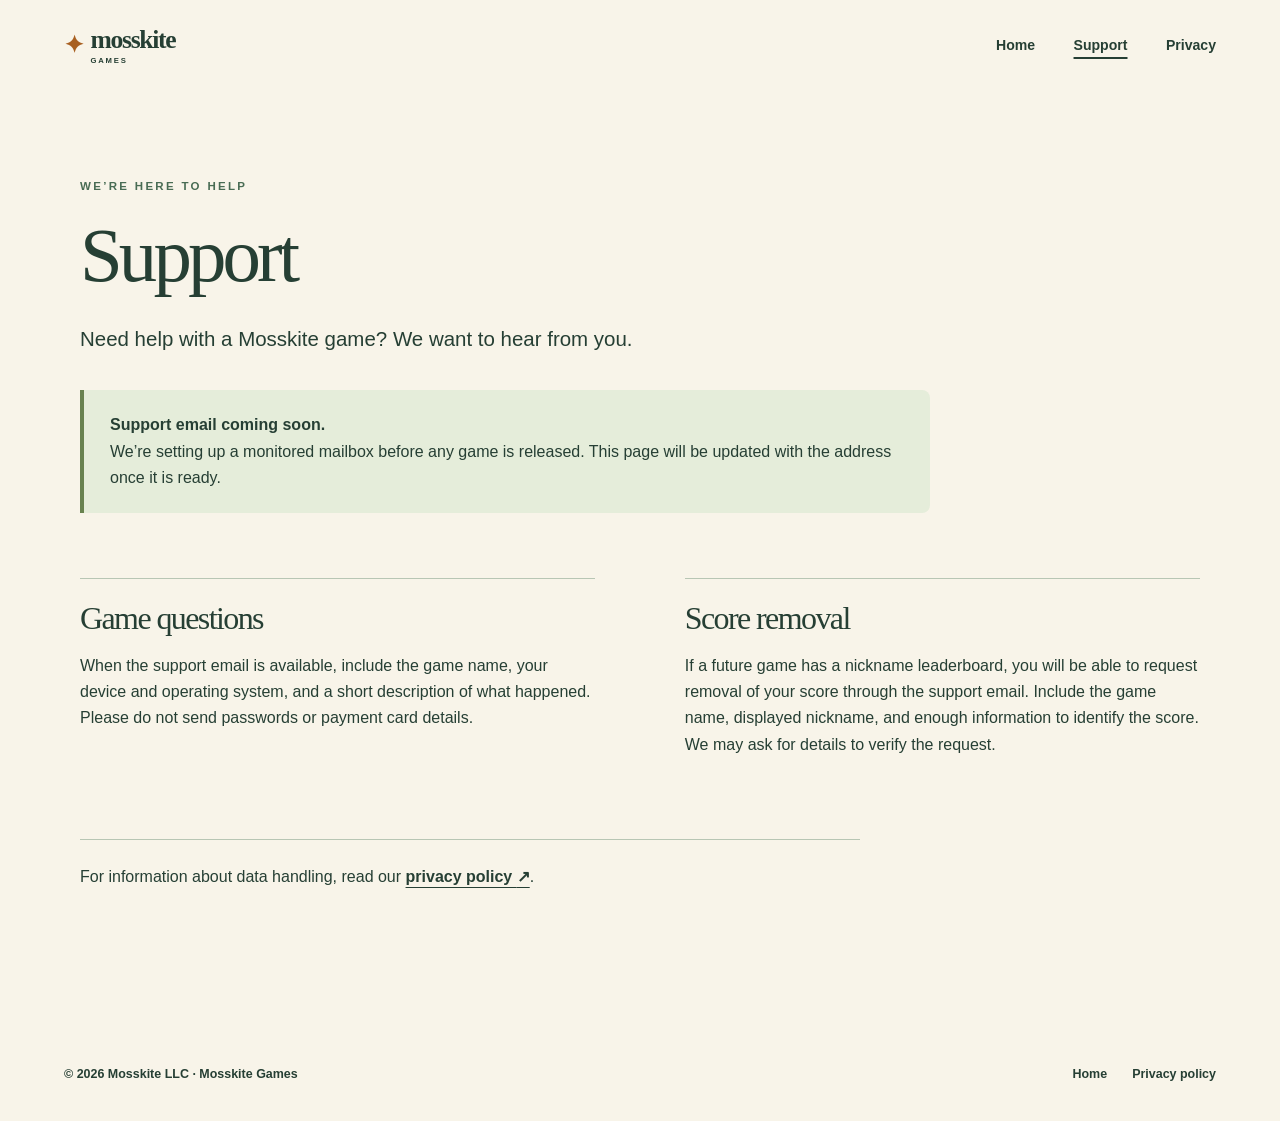
==== support.html @ 6779b71a "Build Mosskite Games static website" ====
<!doctype html>
<html lang="en"><head><meta charset="utf-8"><meta name="viewport" content="width=device-width, initial-scale=1"><meta name="description" content="Support information for Mosskite Games."><title>Support — Mosskite Games</title><link rel="icon" href="favicon.svg" type="image/svg+xml"><link rel="stylesheet" href="styles.css"></head>
<body><a class="skip-link" href="#main">Skip to content</a><header class="site-header"><a class="wordmark" href="index.html" aria-label="Mosskite Games home"><span class="mark" aria-hidden="true">✦</span><span>mosskite<small>games</small></span></a><nav aria-label="Main navigation"><a href="index.html">Home</a><a aria-current="page" href="support.html">Support</a><a href="privacy.html">Privacy</a></nav></header>
<main id="main" class="inner-page section-wrap"><p class="eyebrow">We’re here to help</p><h1>Support</h1><p class="page-lead">Need help with a Mosskite game? We want to hear from you.</p><div class="notice"><strong>Support email coming soon.</strong> We’re setting up a monitored mailbox before any game is released. This page will be updated with the address once it is ready.</div><div class="info-grid"><section><h2>Game questions</h2><p>When the support email is available, include the game name, your device and operating system, and a short description of what happened. Please do not send passwords or payment card details.</p></section><section><h2>Score removal</h2><p>If a future game has a nickname leaderboard, you will be able to request removal of your score through the support email. Include the game name, displayed nickname, and enough information to identify the score. We may ask for details to verify the request.</p></section></div><p class="closing-link">For information about data handling, read our <a class="text-link" href="privacy.html">privacy policy <span aria-hidden="true">↗</span></a>.</p></main>
<footer class="site-footer"><span>© 2026 Mosskite LLC · Mosskite Games</span><div><a href="index.html">Home</a><a href="privacy.html">Privacy policy</a></div></footer></body></html>
---- styles.css ----
:root{color-scheme:light;--ink:#263f34;--forest:#284d3d;--cream:#f8f4e9;--line:#b8c6b4}*{box-sizing:border-box}html{scroll-behavior:smooth}body{margin:0;background:var(--cream);color:var(--ink);font-family:Arial,Helvetica,sans-serif;line-height:1.65}a{color:inherit}a:focus-visible{outline:3px solid #a45518;outline-offset:4px;border-radius:2px}.skip-link{position:absolute;left:1rem;top:-5rem;background:var(--cream);padding:.5rem 1rem;z-index:10}.skip-link:focus{top:.5rem}.site-header{min-height:92px;padding:0 max(5vw,24px);display:flex;align-items:center;justify-content:space-between;gap:24px;position:relative;z-index:2}.wordmark{display:flex;align-items:center;gap:.3em;font-family:Georgia,serif;font-size:1.6rem;font-weight:bold;letter-spacing:-.05em;text-decoration:none;line-height:.9}.wordmark small{display:block;font-family:Arial,sans-serif;letter-spacing:.24em;text-transform:uppercase;font-size:.48rem;font-weight:bold;margin-top:7px}.mark{font-size:1.5rem;color:#a85f20}.site-header nav{display:flex;gap:clamp(16px,3vw,42px)}.site-header nav a{text-decoration:none;font-size:.88rem;font-weight:bold}.site-header nav a:hover,.site-header nav a[aria-current]{text-decoration:underline;text-decoration-thickness:2px;text-underline-offset:7px}.hero{position:relative;min-height:620px;background:#dce9d9;overflow:hidden;display:grid;grid-template-columns:minmax(320px,48%) 1fr;align-items:center;padding:45px max(5vw,24px) 70px}.hero-copy{position:relative;z-index:1;max-width:720px;padding-bottom:35px}.eyebrow{text-transform:uppercase;letter-spacing:.2em;font-size:.72rem;font-weight:bold;margin:0 0 18px;color:#496c54}h1,h2{font-family:Georgia,serif;font-weight:normal;line-height:1.1;letter-spacing:-.05em}h1{font-size:clamp(3.6rem,7.1vw,7rem);margin:0 0 25px}h1 em{font-weight:normal;color:#985c23}.lead,.page-lead{font-size:clamp(1.1rem,1.6vw,1.3rem);max-width:570px;line-height:1.6}.button{display:inline-flex;align-items:center;gap:30px;background:var(--forest);color:#fff;text-decoration:none;border-radius:999px;padding:13px 24px;margin-top:22px;font-size:.88rem;font-weight:bold}.button:hover{background:#183e2d}.landscape{position:absolute;inset:0 0 0 40%;overflow:hidden}.sun{position:absolute;right:17%;top:11%;width:180px;aspect-ratio:1;border-radius:50%;background:#f1d79b}.cloud{position:absolute;height:26px;background:#f9f7eb;border-radius:100px;opacity:.7}.cloud:before,.cloud:after{content:"";position:absolute;border-radius:50%;background:inherit}.cloud:before{height:45px;width:45px;left:20px;bottom:0}.cloud:after{height:35px;width:35px;left:62px;bottom:0}.cloud-one{width:130px;top:22%;left:8%}.cloud-two{width:100px;top:32%;right:6%;transform:scale(.75)}.kite{position:absolute;width:clamp(130px,14vw,205px);height:auto;top:13%;left:39%;transform:rotate(8deg);z-index:3;filter:drop-shadow(9px 15px 0 rgba(31,70,49,.12))}.hill{position:absolute;border-radius:50% 50% 0 0}.hill-back{width:120%;height:55%;left:3%;bottom:-30%;background:#9dbb97;transform:rotate(-10deg)}.hill-front{width:125%;height:55%;right:-31%;bottom:-32%;background:#537e5b;transform:rotate(12deg)}.tree{position:absolute;width:34px;height:85px;bottom:14%;background:#325e43;border-radius:55% 55% 10% 10%;z-index:2}.tree:after{content:"";position:absolute;width:7px;height:27px;background:#36503e;bottom:-14px;left:13px}.tree-one{right:8%;transform:scale(1.8)}.tree-two{right:19%;bottom:12%;transform:scale(1.1)}.tree-three{left:26%;bottom:7%;transform:scale(.8)}.hero-caption{position:absolute;bottom:18px;right:max(5vw,24px);font-size:.74rem;letter-spacing:.08em;color:#264b37;z-index:3}.section-wrap{width:min(1120px,90%);margin-inline:auto}.intro{padding:105px 0 115px;display:grid;grid-template-columns:42% 1fr;column-gap:10%}.intro .eyebrow{grid-column:1/-1}.intro h2,.development h2{font-size:clamp(2.5rem,4.5vw,4.7rem);margin:0}.intro p:last-child{font-size:1.23rem;line-height:1.8;margin:0;max-width:550px}.development{background:var(--forest);color:#f7f2e5;padding:92px 0 105px}.development .eyebrow{color:#d2e9b9}.development-inner{display:grid;grid-template-columns:1fr 1fr;gap:8%}.development p:not(.eyebrow){font-size:1.15rem;max-width:490px;margin:5px 0 24px;color:#e6eddf}.text-link{font-weight:bold;text-decoration-thickness:1px;text-underline-offset:5px}.site-footer{padding:37px max(5vw,24px);display:flex;justify-content:space-between;gap:20px;font-size:.78rem;font-weight:bold}.site-footer div{display:flex;gap:25px}.site-footer a{text-decoration:none}.site-footer a:hover{text-decoration:underline}.inner-page{padding-top:85px;padding-bottom:120px;min-height:calc(100vh - 166px)}.inner-page h1{font-size:clamp(3.4rem,6vw,6rem)}.inner-page .page-lead{margin:0 0 34px}.notice{max-width:850px;padding:22px 26px;background:#e5edda;border-left:4px solid #68824f;border-radius:0 8px 8px 0;line-height:1.65}.notice strong{display:block}.info-grid{display:grid;grid-template-columns:1fr 1fr;gap:8%;margin:65px 0}.info-grid section{border-top:1px solid var(--line);padding-top:22px}.inner-page h2{font-size:2rem;margin:0 0 15px}.inner-page p{max-width:780px}.closing-link{border-top:1px solid var(--line);padding-top:24px}.policy{max-width:950px}.policy .updated{font-size:.85rem;font-weight:bold;color:#526b58;margin-bottom:36px}.policy section{margin-top:48px;border-top:1px solid var(--line);padding-top:24px}.policy section p{line-height:1.8}@media(max-width:800px){.hero{grid-template-columns:1fr;min-height:700px;align-items:start;padding-top:70px}.hero-copy{max-width:600px}.landscape{inset:33% 0 0 18%}.kite{left:55%;top:6%}.sun{top:5%}.intro,.development-inner{grid-template-columns:1fr;gap:24px}.intro{padding:75px 0}.development{padding:75px 0}.hero-caption{bottom:12px}}@media(max-width:540px){.site-header{min-height:108px;align-items:flex-start;flex-direction:column;justify-content:center;gap:19px;padding-top:16px;padding-bottom:17px}.wordmark{font-size:1.3rem}.site-header nav{gap:26px}.hero{min-height:690px;padding-top:54px}.hero h1{font-size:clamp(3.45rem,13vw,5rem)}.hero-copy{padding-bottom:0}.lead{font-size:1.05rem}.landscape{inset:47% -8% 0 0}.kite{left:53%;top:-8%;width:135px}.sun{width:125px;right:9%}.cloud-one{left:5%}.hero-caption{font-size:.65rem}.intro p:last-child,.development p:not(.eyebrow){font-size:1.05rem}.site-footer{flex-direction:column;gap:16px}.inner-page{padding-top:60px;padding-bottom:80px}.info-grid{grid-template-columns:1fr;gap:22px;margin:45px 0}.notice{padding:18px 20px}}@media(prefers-reduced-motion:reduce){html{scroll-behavior:auto}}
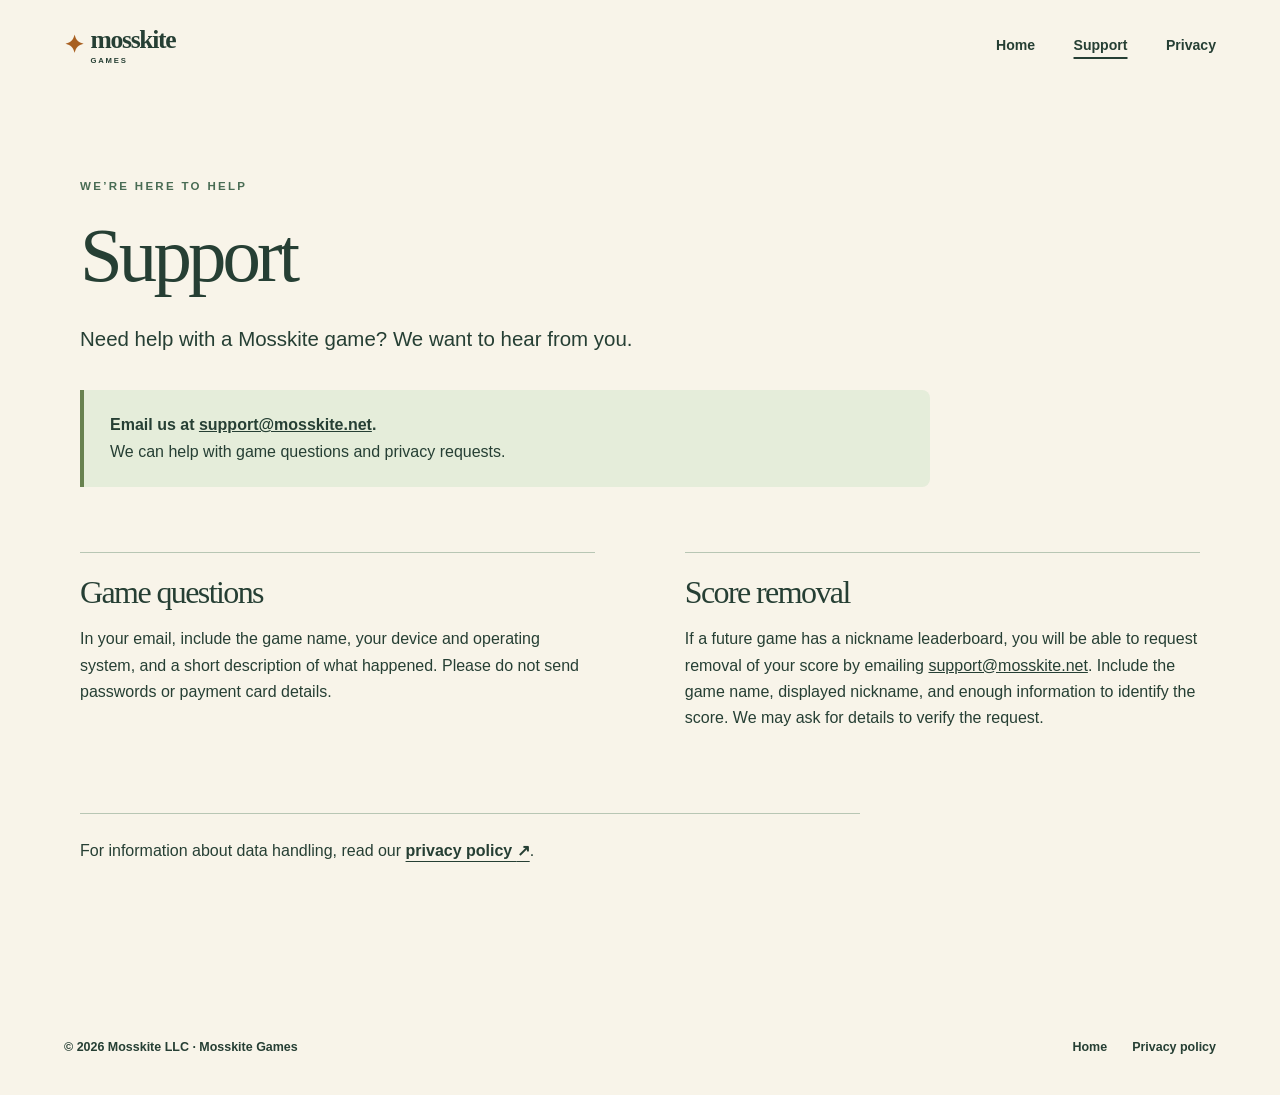
==== commit eb9930d0: "Set Mosskite domain and support email" ====
--- a/support.html
+++ b/support.html
@@ -1,5 +1,5 @@
 <!doctype html>
 <html lang="en"><head><meta charset="utf-8"><meta name="viewport" content="width=device-width, initial-scale=1"><meta name="description" content="Support information for Mosskite Games."><title>Support — Mosskite Games</title><link rel="icon" href="favicon.svg" type="image/svg+xml"><link rel="stylesheet" href="styles.css"></head>
 <body><a class="skip-link" href="#main">Skip to content</a><header class="site-header"><a class="wordmark" href="index.html" aria-label="Mosskite Games home"><span class="mark" aria-hidden="true">✦</span><span>mosskite<small>games</small></span></a><nav aria-label="Main navigation"><a href="index.html">Home</a><a aria-current="page" href="support.html">Support</a><a href="privacy.html">Privacy</a></nav></header>
-<main id="main" class="inner-page section-wrap"><p class="eyebrow">We’re here to help</p><h1>Support</h1><p class="page-lead">Need help with a Mosskite game? We want to hear from you.</p><div class="notice"><strong>Support email coming soon.</strong> We’re setting up a monitored mailbox before any game is released. This page will be updated with the address once it is ready.</div><div class="info-grid"><section><h2>Game questions</h2><p>When the support email is available, include the game name, your device and operating system, and a short description of what happened. Please do not send passwords or payment card details.</p></section><section><h2>Score removal</h2><p>If a future game has a nickname leaderboard, you will be able to request removal of your score through the support email. Include the game name, displayed nickname, and enough information to identify the score. We may ask for details to verify the request.</p></section></div><p class="closing-link">For information about data handling, read our <a class="text-link" href="privacy.html">privacy policy <span aria-hidden="true">↗</span></a>.</p></main>
+<main id="main" class="inner-page section-wrap"><p class="eyebrow">We’re here to help</p><h1>Support</h1><p class="page-lead">Need help with a Mosskite game? We want to hear from you.</p><div class="notice"><strong>Email us at <a href="mailto:support@mosskite.net">support@mosskite.net</a>.</strong> We can help with game questions and privacy requests.</div><div class="info-grid"><section><h2>Game questions</h2><p>In your email, include the game name, your device and operating system, and a short description of what happened. Please do not send passwords or payment card details.</p></section><section><h2>Score removal</h2><p>If a future game has a nickname leaderboard, you will be able to request removal of your score by emailing <a href="mailto:support@mosskite.net?subject=Score%20removal%20request">support@mosskite.net</a>. Include the game name, displayed nickname, and enough information to identify the score. We may ask for details to verify the request.</p></section></div><p class="closing-link">For information about data handling, read our <a class="text-link" href="privacy.html">privacy policy <span aria-hidden="true">↗</span></a>.</p></main>
 <footer class="site-footer"><span>© 2026 Mosskite LLC · Mosskite Games</span><div><a href="index.html">Home</a><a href="privacy.html">Privacy policy</a></div></footer></body></html>
